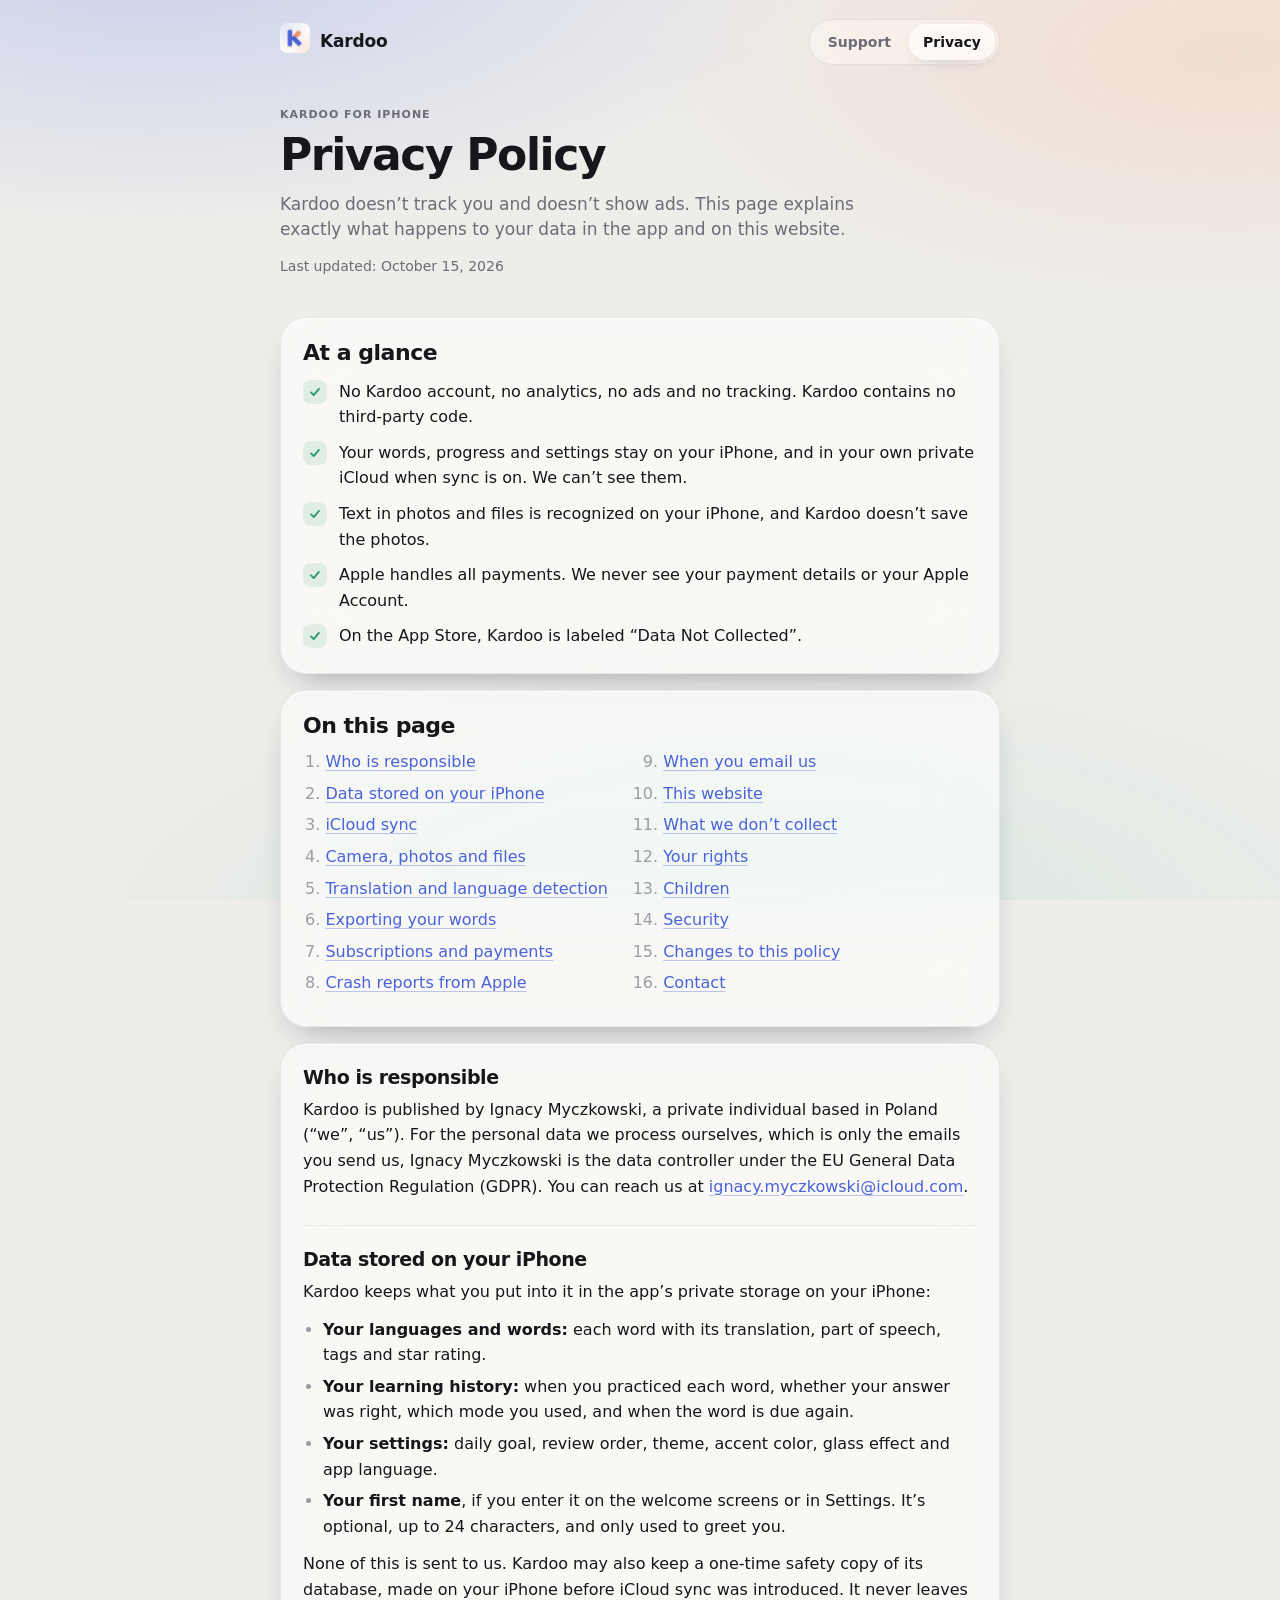
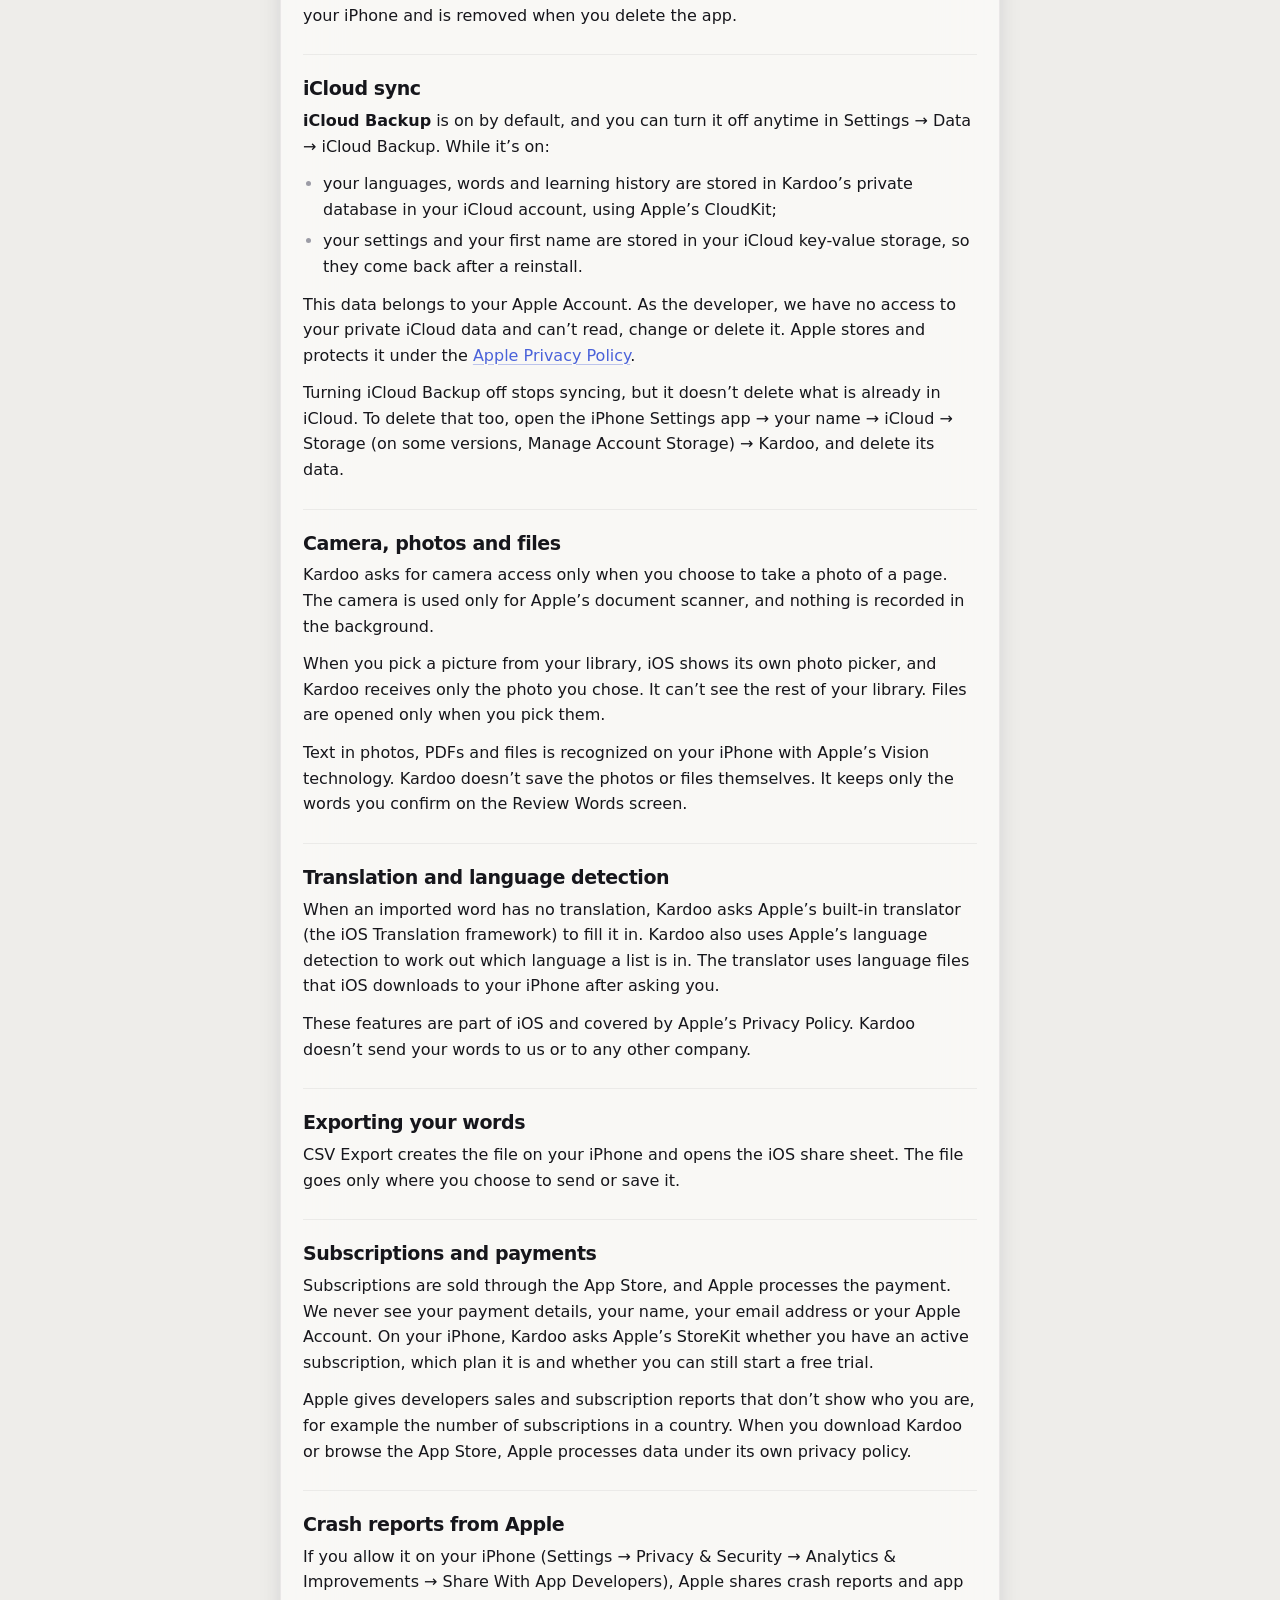
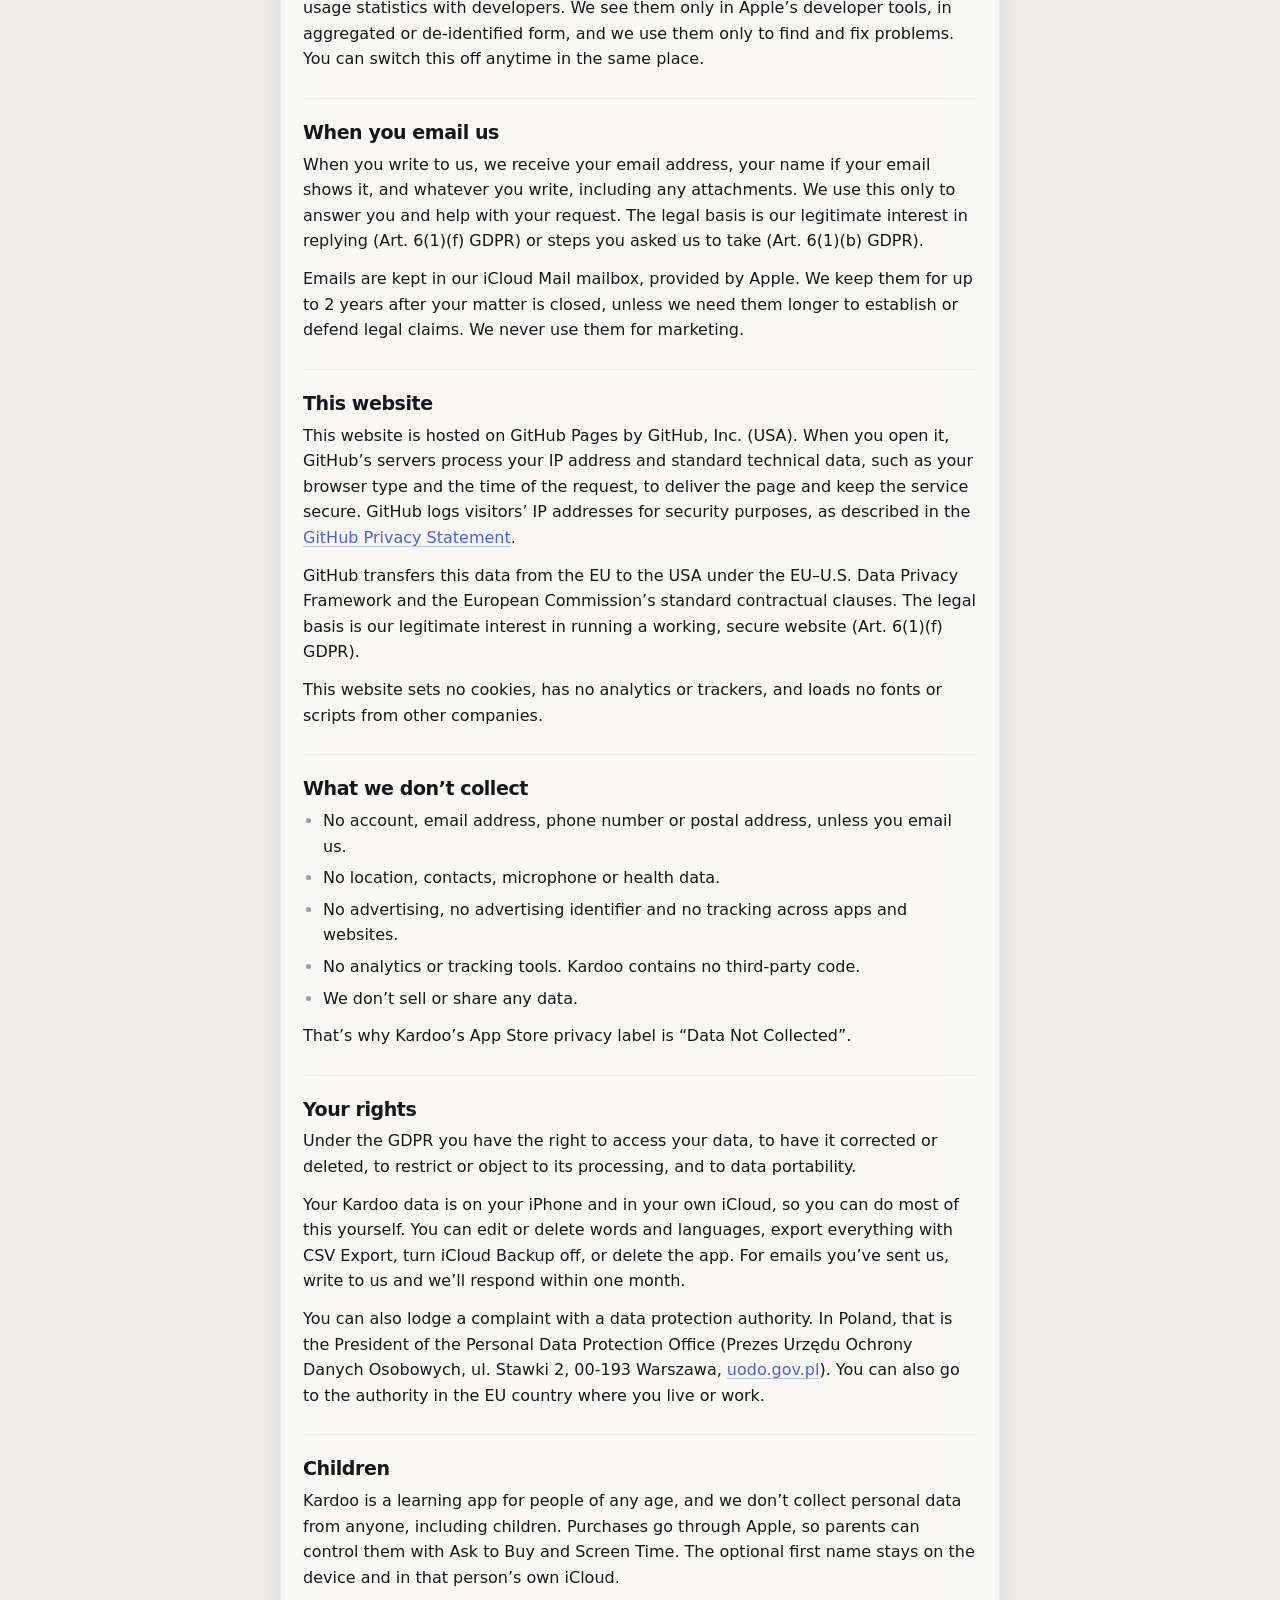
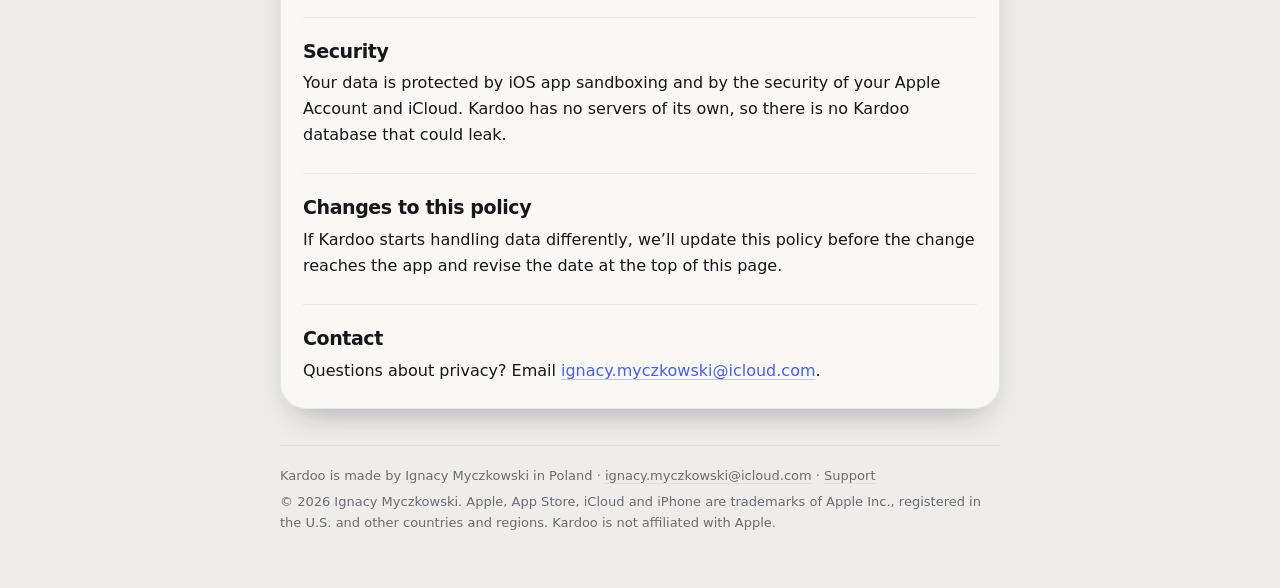
==== privacy.html @ bd71958a "Strona Kardoo: wsparcie (kontakt, FAQ, warunki subskrypcji) i polityka prywatności Co-Authored-By: C" ====
<!doctype html>
<html lang="en">
<head>
<meta charset="utf-8">
<meta name="viewport" content="width=device-width, initial-scale=1, viewport-fit=cover">
<title>Kardoo — Privacy Policy</title>
<meta name="description" content="Kardoo has no account, no analytics, no ads and no tracking. Your words stay on your iPhone and in your own iCloud.">
<meta name="color-scheme" content="light dark">
<meta name="theme-color" media="(prefers-color-scheme: light)" content="#EEEDEA">
<meta name="theme-color" media="(prefers-color-scheme: dark)" content="#0A0A0D">
<link rel="canonical" href="https://ignacymm.github.io/kardoo/privacy.html">
<link rel="icon" type="image/png" sizes="32x32" href="assets/favicon-32.png">
<link rel="apple-touch-icon" href="assets/apple-touch-icon.png">
<link rel="stylesheet" href="style.css">
</head>
<body>
<a class="skip" href="#main">Skip to content</a>
<div class="aurora" aria-hidden="true"></div>

<div class="wrap">
  <header class="topbar">
    <a class="brand" href="./">
      <picture>
        <source srcset="assets/icon-dark-128.png" media="(prefers-color-scheme: dark)">
        <img class="icon" src="assets/icon-128.png" width="30" height="30" alt="">
      </picture>
      Kardoo
    </a>
    <nav class="nav" aria-label="Site">
      <a href="./">Support</a>
      <a href="privacy.html" aria-current="page">Privacy</a>
    </nav>
  </header>

  <main id="main">
    <div class="hero">
      <p class="eyebrow">Kardoo for iPhone</p>
      <h1>Privacy Policy</h1>
      <p class="lede">Kardoo doesn’t track you and doesn’t show ads. This page explains exactly what happens to your data in the app and on this website.</p>
      <p class="updated">Last updated: <time datetime="2026-10-15">October 15, 2026</time></p>
    </div>

    <section class="card" aria-labelledby="glance-title">
      <h2 id="glance-title">At a glance</h2>
      <ul class="glance">
        <li><span class="tick" aria-hidden="true"><svg viewBox="0 0 16 16" fill="none" stroke="currentColor" stroke-width="2.2" stroke-linecap="round" stroke-linejoin="round"><path d="m3.5 8.5 3 3 6-7"/></svg></span><span>No Kardoo account, no analytics, no ads and no tracking. Kardoo contains no third-party code.</span></li>
        <li><span class="tick" aria-hidden="true"><svg viewBox="0 0 16 16" fill="none" stroke="currentColor" stroke-width="2.2" stroke-linecap="round" stroke-linejoin="round"><path d="m3.5 8.5 3 3 6-7"/></svg></span><span>Your words, progress and settings stay on your iPhone, and in your own private iCloud when sync is on. We can’t see them.</span></li>
        <li><span class="tick" aria-hidden="true"><svg viewBox="0 0 16 16" fill="none" stroke="currentColor" stroke-width="2.2" stroke-linecap="round" stroke-linejoin="round"><path d="m3.5 8.5 3 3 6-7"/></svg></span><span>Text in photos and files is recognized on your iPhone, and Kardoo doesn’t save the photos.</span></li>
        <li><span class="tick" aria-hidden="true"><svg viewBox="0 0 16 16" fill="none" stroke="currentColor" stroke-width="2.2" stroke-linecap="round" stroke-linejoin="round"><path d="m3.5 8.5 3 3 6-7"/></svg></span><span>Apple handles all payments. We never see your payment details or your Apple Account.</span></li>
        <li><span class="tick" aria-hidden="true"><svg viewBox="0 0 16 16" fill="none" stroke="currentColor" stroke-width="2.2" stroke-linecap="round" stroke-linejoin="round"><path d="m3.5 8.5 3 3 6-7"/></svg></span><span>On the App Store, Kardoo is labeled “Data Not Collected”.</span></li>
      </ul>
    </section>

    <nav class="card" aria-labelledby="toc-title">
      <h2 id="toc-title">On this page</h2>
      <ol class="toc muted">
        <li><a href="#who">Who is responsible</a></li>
        <li><a href="#on-device">Data stored on your iPhone</a></li>
        <li><a href="#icloud">iCloud sync</a></li>
        <li><a href="#camera">Camera, photos and files</a></li>
        <li><a href="#translation">Translation and language detection</a></li>
        <li><a href="#export">Exporting your words</a></li>
        <li><a href="#purchases">Subscriptions and payments</a></li>
        <li><a href="#diagnostics">Crash reports from Apple</a></li>
        <li><a href="#email">When you email us</a></li>
        <li><a href="#website">This website</a></li>
        <li><a href="#not-collected">What we don’t collect</a></li>
        <li><a href="#rights">Your rights</a></li>
        <li><a href="#children">Children</a></li>
        <li><a href="#security">Security</a></li>
        <li><a href="#changes">Changes to this policy</a></li>
        <li><a href="#contact">Contact</a></li>
      </ol>
    </nav>

    <article class="card doc">
      <section id="who">
        <h2>Who is responsible</h2>
        <p>Kardoo is published by Ignacy Myczkowski, a private individual based in Poland (“we”, “us”). For the personal data we process ourselves, which is only the emails you send us, Ignacy Myczkowski is the data controller under the EU General Data Protection Regulation (GDPR). You can reach us at <a href="mailto:ignacy.myczkowski@icloud.com">ignacy.myczkowski@icloud.com</a>.</p>
      </section>

      <section id="on-device">
        <h2>Data stored on your iPhone</h2>
        <p>Kardoo keeps what you put into it in the app’s private storage on your iPhone:</p>
        <ul>
          <li><strong>Your languages and words:</strong> each word with its translation, part of speech, tags and star rating.</li>
          <li><strong>Your learning history:</strong> when you practiced each word, whether your answer was right, which mode you used, and when the word is due again.</li>
          <li><strong>Your settings:</strong> daily goal, review order, theme, accent color, glass effect and app language.</li>
          <li><strong>Your first name</strong>, if you enter it on the welcome screens or in Settings. It’s optional, up to 24 characters, and only used to greet you.</li>
        </ul>
        <p>None of this is sent to us. Kardoo may also keep a one-time safety copy of its database, made on your iPhone before iCloud sync was introduced. It never leaves your iPhone and is removed when you delete the app.</p>
      </section>

      <section id="icloud">
        <h2>iCloud sync</h2>
        <p><strong>iCloud Backup</strong> is on by default, and you can turn it off anytime in Settings → Data → iCloud Backup. While it’s on:</p>
        <ul>
          <li>your languages, words and learning history are stored in Kardoo’s private database in your iCloud account, using Apple’s CloudKit;</li>
          <li>your settings and your first name are stored in your iCloud key-value storage, so they come back after a reinstall.</li>
        </ul>
        <p>This data belongs to your Apple Account. As the developer, we have no access to your private iCloud data and can’t read, change or delete it. Apple stores and protects it under the <a href="https://www.apple.com/legal/privacy/">Apple Privacy Policy</a>.</p>
        <p>Turning iCloud Backup off stops syncing, but it doesn’t delete what is already in iCloud. To delete that too, open the iPhone Settings app → your name → iCloud → Storage (on some versions, Manage Account Storage) → Kardoo, and delete its data.</p>
      </section>

      <section id="camera">
        <h2>Camera, photos and files</h2>
        <p>Kardoo asks for camera access only when you choose to take a photo of a page. The camera is used only for Apple’s document scanner, and nothing is recorded in the background.</p>
        <p>When you pick a picture from your library, iOS shows its own photo picker, and Kardoo receives only the photo you chose. It can’t see the rest of your library. Files are opened only when you pick them.</p>
        <p>Text in photos, PDFs and files is recognized on your iPhone with Apple’s Vision technology. Kardoo doesn’t save the photos or files themselves. It keeps only the words you confirm on the Review Words screen.</p>
      </section>

      <section id="translation">
        <h2>Translation and language detection</h2>
        <p>When an imported word has no translation, Kardoo asks Apple’s built-in translator (the iOS Translation framework) to fill it in. Kardoo also uses Apple’s language detection to work out which language a list is in. The translator uses language files that iOS downloads to your iPhone after asking you.</p>
        <p>These features are part of iOS and covered by Apple’s Privacy Policy. Kardoo doesn’t send your words to us or to any other company.</p>
      </section>

      <section id="export">
        <h2>Exporting your words</h2>
        <p>CSV Export creates the file on your iPhone and opens the iOS share sheet. The file goes only where you choose to send or save it.</p>
      </section>

      <section id="purchases">
        <h2>Subscriptions and payments</h2>
        <p>Subscriptions are sold through the App Store, and Apple processes the payment. We never see your payment details, your name, your email address or your Apple Account. On your iPhone, Kardoo asks Apple’s StoreKit whether you have an active subscription, which plan it is and whether you can still start a free trial.</p>
        <p>Apple gives developers sales and subscription reports that don’t show who you are, for example the number of subscriptions in a country. When you download Kardoo or browse the App Store, Apple processes data under its own privacy policy.</p>
      </section>

      <section id="diagnostics">
        <h2>Crash reports from Apple</h2>
        <p>If you allow it on your iPhone (Settings → Privacy &amp; Security → Analytics &amp; Improvements → Share With App Developers), Apple shares crash reports and app usage statistics with developers. We see them only in Apple’s developer tools, in aggregated or de-identified form, and we use them only to find and fix problems. You can switch this off anytime in the same place.</p>
      </section>

      <section id="email">
        <h2>When you email us</h2>
        <p>When you write to us, we receive your email address, your name if your email shows it, and whatever you write, including any attachments. We use this only to answer you and help with your request. The legal basis is our legitimate interest in replying (Art. 6(1)(f) GDPR) or steps you asked us to take (Art. 6(1)(b) GDPR).</p>
        <p>Emails are kept in our iCloud Mail mailbox, provided by Apple. We keep them for up to 2 years after your matter is closed, unless we need them longer to establish or defend legal claims. We never use them for marketing.</p>
      </section>

      <section id="website">
        <h2>This website</h2>
        <p>This website is hosted on GitHub Pages by GitHub, Inc. (USA). When you open it, GitHub’s servers process your IP address and standard technical data, such as your browser type and the time of the request, to deliver the page and keep the service secure. GitHub logs visitors’ IP addresses for security purposes, as described in the <a href="https://docs.github.com/en/site-policy/privacy-policies/github-general-privacy-statement">GitHub Privacy Statement</a>.</p>
        <p>GitHub transfers this data from the EU to the USA under the EU–U.S. Data Privacy Framework and the European Commission’s standard contractual clauses. The legal basis is our legitimate interest in running a working, secure website (Art. 6(1)(f) GDPR).</p>
        <p>This website sets no cookies, has no analytics or trackers, and loads no fonts or scripts from other companies.</p>
      </section>

      <section id="not-collected">
        <h2>What we don’t collect</h2>
        <ul>
          <li>No account, email address, phone number or postal address, unless you email us.</li>
          <li>No location, contacts, microphone or health data.</li>
          <li>No advertising, no advertising identifier and no tracking across apps and websites.</li>
          <li>No analytics or tracking tools. Kardoo contains no third-party code.</li>
          <li>We don’t sell or share any data.</li>
        </ul>
        <p>That’s why Kardoo’s App Store privacy label is “Data Not Collected”.</p>
      </section>

      <section id="rights">
        <h2>Your rights</h2>
        <p>Under the GDPR you have the right to access your data, to have it corrected or deleted, to restrict or object to its processing, and to data portability.</p>
        <p>Your Kardoo data is on your iPhone and in your own iCloud, so you can do most of this yourself. You can edit or delete words and languages, export everything with CSV Export, turn iCloud Backup off, or delete the app. For emails you’ve sent us, write to us and we’ll respond within one month.</p>
        <p>You can also lodge a complaint with a data protection authority. In Poland, that is the President of the Personal Data Protection Office (Prezes Urzędu Ochrony Danych Osobowych, ul. Stawki 2, 00-193 Warszawa, <a href="https://uodo.gov.pl">uodo.gov.pl</a>). You can also go to the authority in the EU country where you live or work.</p>
      </section>

      <section id="children">
        <h2>Children</h2>
        <p>Kardoo is a learning app for people of any age, and we don’t collect personal data from anyone, including children. Purchases go through Apple, so parents can control them with Ask to Buy and Screen Time. The optional first name stays on the device and in that person’s own iCloud.</p>
      </section>

      <section id="security">
        <h2>Security</h2>
        <p>Your data is protected by iOS app sandboxing and by the security of your Apple Account and iCloud. Kardoo has no servers of its own, so there is no Kardoo database that could leak.</p>
      </section>

      <section id="changes">
        <h2>Changes to this policy</h2>
        <p>If Kardoo starts handling data differently, we’ll update this policy before the change reaches the app and revise the date at the top of this page.</p>
      </section>

      <section id="contact">
        <h2>Contact</h2>
        <p>Questions about privacy? Email <a href="mailto:ignacy.myczkowski@icloud.com">ignacy.myczkowski@icloud.com</a>.</p>
      </section>
    </article>
  </main>

  <footer class="footer">
    <p>Kardoo is made by Ignacy Myczkowski in Poland · <a href="mailto:ignacy.myczkowski@icloud.com">ignacy.myczkowski@icloud.com</a> · <a href="./">Support</a></p>
    <p>© 2026 Ignacy Myczkowski. Apple, App Store, iCloud and iPhone are trademarks of Apple Inc., registered in the U.S. and other countries and regions. Kardoo is not affiliated with Apple.</p>
  </footer>
</div>
</body>
</html>
---- style.css ----
/* Kardoo — support & privacy site.
   Tokens mirror Kardoo/DesignSystem/Tokens.swift (and applyTheme() in Design/Plansza-ekranow.html).
   No web fonts, no scripts, no third-party requests. */

:root {
  color-scheme: light dark;

  --bg: #EEEDEA;
  --text: #16161B;
  --text2: #6C6C77;
  --text3: #9C9CA6;
  --glass: rgba(255, 255, 255, .60);
  --glass2: rgba(255, 255, 255, .40);
  --edge: rgba(255, 255, 255, .90);
  --stroke: rgba(20, 20, 30, .07);
  --hair: rgba(20, 20, 30, .06);
  --ba: rgba(96, 128, 240, .26);
  --bb: rgba(255, 168, 124, .22);
  --bc: rgba(120, 215, 190, .18);
  --accent: #4A62D9;
  --accent2: rgba(74, 98, 217, .10);
  --accent-line: rgba(74, 98, 217, .35);
  --on-accent: #FFFFFF;
  --good: #2E9C6B;
  --good-soft: rgba(46, 156, 107, .12);
  --shadow: 0 16px 34px -18px rgba(18, 20, 45, .42);
  --shadow2: 0 6px 18px -10px rgba(18, 20, 45, .30);

  --sf: -apple-system, BlinkMacSystemFont, "SF Pro Text", "SF Pro Display", system-ui, "Segoe UI", Roboto, "Helvetica Neue", sans-serif;
  --ease-out: cubic-bezier(.23, 1, .32, 1);

  --r-card: 26px;
  --r-button: 18px;
  --r-row: 14px;
  --gutter: 20px;
}

/* Dark: system setting, or forced with <html data-theme="dark"> for checking. */
@media (prefers-color-scheme: dark) {
  :root:not([data-theme="light"]) {
    --bg: #0A0A0D;
    --text: #F3F3F6;
    --text2: #9E9EA9;
    --text3: #6F6F79;
    --glass: rgba(255, 255, 255, .075);
    --glass2: rgba(255, 255, 255, .05);
    --edge: rgba(255, 255, 255, .16);
    --stroke: rgba(255, 255, 255, .09);
    --hair: rgba(255, 255, 255, .07);
    --ba: rgba(88, 116, 255, .22);
    --bb: rgba(255, 132, 86, .13);
    --bc: rgba(70, 200, 170, .11);
    --accent: #8FA2FF;
    --accent2: rgba(143, 162, 255, .16);
    --accent-line: rgba(143, 162, 255, .40);
    --on-accent: #0A0A0D;
    --good: #5CC79B;
    --good-soft: rgba(92, 199, 155, .14);
    --shadow: 0 16px 34px -18px rgba(0, 0, 0, .55);
    --shadow2: 0 6px 18px -10px rgba(0, 0, 0, .40);
  }
}
:root[data-theme="dark"] {
  --bg: #0A0A0D;
  --text: #F3F3F6;
  --text2: #9E9EA9;
  --text3: #6F6F79;
  --glass: rgba(255, 255, 255, .075);
  --glass2: rgba(255, 255, 255, .05);
  --edge: rgba(255, 255, 255, .16);
  --stroke: rgba(255, 255, 255, .09);
  --hair: rgba(255, 255, 255, .07);
  --ba: rgba(88, 116, 255, .22);
  --bb: rgba(255, 132, 86, .13);
  --bc: rgba(70, 200, 170, .11);
  --accent: #8FA2FF;
  --accent2: rgba(143, 162, 255, .16);
  --accent-line: rgba(143, 162, 255, .40);
  --on-accent: #0A0A0D;
  --good: #5CC79B;
  --good-soft: rgba(92, 199, 155, .14);
  --shadow: 0 16px 34px -18px rgba(0, 0, 0, .55);
  --shadow2: 0 6px 18px -10px rgba(0, 0, 0, .40);
}

*, *::before, *::after { box-sizing: border-box; }

html {
  -webkit-text-size-adjust: 100%;
  text-size-adjust: 100%;
  -webkit-tap-highlight-color: transparent;
  scroll-padding-top: 24px;
}

body {
  margin: 0;
  min-height: 100svh;
  background: var(--bg);
  color: var(--text);
  font: 400 1rem/1.6 var(--sf);
  -webkit-font-smoothing: antialiased;
  -moz-osx-font-smoothing: grayscale;
  text-rendering: optimizeLegibility;
}

/* The same three aurora blobs as KBackground, pinned to the viewport like an app screen. */
.aurora {
  position: fixed;
  inset: 0;
  z-index: -1;
  pointer-events: none;
  background:
    radial-gradient(78% 46% at 12% -6%, var(--ba), transparent 68%),
    radial-gradient(66% 40% at 96% 6%, var(--bb), transparent 70%),
    radial-gradient(80% 44% at 60% 104%, var(--bc), transparent 72%);
}

.skip {
  position: absolute;
  left: 12px;
  top: -60px;
  padding: 10px 14px;
  border-radius: 12px;
  background: var(--accent);
  color: var(--on-accent);
  font-weight: 600;
  text-decoration: none;
  z-index: 10;
}
.skip:focus { top: 12px; }

.wrap {
  width: 100%;
  max-width: 760px;
  margin: 0 auto;
  padding:
    calc(18px + env(safe-area-inset-top, 0px))
    calc(var(--gutter) + env(safe-area-inset-right, 0px))
    calc(48px + env(safe-area-inset-bottom, 0px))
    calc(var(--gutter) + env(safe-area-inset-left, 0px));
}

/* ---------- Top bar ---------- */

.topbar {
  display: flex;
  align-items: center;
  justify-content: space-between;
  gap: 12px;
  min-height: 48px;
}

.brand {
  display: inline-flex;
  align-items: center;
  gap: 10px;
  color: var(--text);
  text-decoration: none;
  font-weight: 650;
  font-size: 1.0625rem;
  letter-spacing: -.01em;
  border-radius: 12px;
}
.brand .icon { width: 30px; height: 30px; border-radius: 7px; }

.nav {
  display: flex;
  gap: 4px;
  padding: 4px;
  border-radius: 999px;
  background: var(--glass2);
  border: 1px solid var(--stroke);
  -webkit-backdrop-filter: blur(20px) saturate(180%);
  backdrop-filter: blur(20px) saturate(180%);
}
.nav a {
  display: inline-flex;
  align-items: center;
  min-height: 36px;
  padding: 0 14px;
  border-radius: 999px;
  color: var(--text2);
  text-decoration: none;
  font-size: .875rem;
  font-weight: 560;
  transition: background-color 160ms ease, color 160ms ease, transform 120ms var(--ease-out);
}
.nav a[aria-current="page"] {
  background: var(--glass);
  color: var(--text);
  box-shadow: inset 0 1px 0 var(--edge), var(--shadow2);
}

/* ---------- Hero ---------- */

.hero {
  padding: 40px 0 24px;
}
.hero .icon {
  width: 76px;
  height: 76px;
  border-radius: 17px; /* ≈ the iOS icon mask at this size */
  box-shadow: var(--shadow);
  margin-bottom: 22px;
}
.eyebrow {
  margin: 0 0 8px;
  color: var(--text2);
  font-size: .6875rem;
  font-weight: 600;
  letter-spacing: .09em;
  text-transform: uppercase;
}
h1 {
  margin: 0;
  font-size: clamp(2.125rem, 1.6rem + 2.4vw, 2.75rem);
  line-height: 1.05;
  font-weight: 700;
  letter-spacing: -.032em;
  text-wrap: balance;
}
.lede {
  margin: 14px 0 0;
  max-width: 34em;
  color: var(--text2);
  font-size: 1.0625rem;
  line-height: 1.5;
  text-wrap: pretty;
}
.updated {
  margin: 12px 0 0;
  color: var(--text2);
  font-size: .875rem;
}

/* ---------- Cards ---------- */

.card {
  position: relative;
  margin: 16px 0;
  padding: 22px 22px 24px;
  border-radius: var(--r-card);
  background: var(--glass);
  border: 1px solid var(--stroke);
  box-shadow: inset 0 1px 0 var(--edge), var(--shadow);
  -webkit-backdrop-filter: blur(30px) saturate(185%);
  backdrop-filter: blur(30px) saturate(185%);
}

h2 {
  margin: 0 0 6px;
  font-size: 1.375rem;
  line-height: 1.2;
  font-weight: 640;
  letter-spacing: -.022em;
  text-wrap: balance;
}
.card > .intro {
  margin: 0 0 6px;
  color: var(--text2);
}
h3 {
  margin: 0 0 4px;
  font-size: 1.0625rem;
  line-height: 1.35;
  font-weight: 620;
  letter-spacing: -.012em;
}

p, ul, ol { margin: 0 0 12px; }
p:last-child, ul:last-child, ol:last-child { margin-bottom: 0; }
ul, ol { padding-left: 1.25em; }
li { margin-bottom: 6px; }
li::marker { color: var(--text3); }
strong { font-weight: 620; }
.muted { color: var(--text2); }
.small { font-size: .875rem; }

/* Rows separated by hairlines, like a grouped iOS list. */
.rows > * {
  padding: 16px 0;
  border-top: 1px solid var(--hair);
}
.rows > *:first-child { border-top: 0; padding-top: 12px; }
.rows > *:last-child { padding-bottom: 0; }

/* ---------- Links & buttons ---------- */

a {
  color: var(--accent);
  text-decoration-line: underline;
  text-decoration-thickness: 1px;
  text-decoration-color: var(--accent-line);
  text-underline-offset: 3px;
  touch-action: manipulation;
  transition: text-decoration-color 160ms ease, opacity 160ms ease;
}

.button {
  display: inline-flex;
  align-items: center;
  justify-content: center;
  gap: 8px;
  min-height: 50px;
  padding: 0 22px;
  border-radius: var(--r-button);
  background: var(--accent);
  color: var(--on-accent);
  font-size: 1rem;
  font-weight: 600;
  letter-spacing: -.01em;
  text-decoration: none;
  box-shadow: var(--shadow2);
  -webkit-user-select: none;
  user-select: none;
  transition: transform 140ms var(--ease-out), opacity 160ms ease;
}
.button:active { transform: scale(.97); }
.button svg { width: 18px; height: 18px; flex: none; }

.contact-row {
  display: flex;
  flex-wrap: wrap;
  align-items: center;
  gap: 12px 16px;
  margin: 14px 0 16px;
}
.address {
  color: var(--text);
  font-weight: 560;
  overflow-wrap: anywhere;
}

/* A list of links that behave like tappable rows. */
.link-list { list-style: none; padding: 0; margin: 4px 0 0; }
.link-list li { margin: 0; border-top: 1px solid var(--hair); }
.link-list li:first-child { border-top: 0; }
.link-list a {
  display: flex;
  align-items: center;
  justify-content: space-between;
  gap: 12px;
  min-height: 52px;
  margin: 0 -10px;
  padding: 0 10px;
  border-radius: var(--r-row);
  color: var(--text);
  font-weight: 560;
  text-decoration: none;
  transition: background-color 160ms ease, transform 120ms var(--ease-out);
}
.link-list a:active { transform: scale(.985); background: var(--accent2); }
.link-list .meta { color: var(--text2); font-weight: 400; font-size: .875rem; }
.link-list svg { width: 14px; height: 14px; flex: none; color: var(--text3); }

/* "At a glance" summary on the privacy page. */
.glance { list-style: none; padding: 0; margin: 12px 0 0; display: grid; gap: 10px; }
.glance li { display: flex; gap: 12px; align-items: flex-start; margin: 0; }
.glance .tick {
  flex: none;
  display: grid;
  place-items: center;
  width: 24px;
  height: 24px;
  margin-top: 1px;
  border-radius: 8px;
  background: var(--good-soft);
  color: var(--good);
}
.glance .tick svg { width: 14px; height: 14px; }

.toc { columns: 2 220px; column-gap: 24px; padding-left: 1.4em; margin-top: 10px; }
.toc li { break-inside: avoid; }

.doc section { scroll-margin-top: 24px; }
.doc section + section { margin-top: 26px; padding-top: 22px; border-top: 1px solid var(--hair); }
.doc h2 { font-size: 1.1875rem; margin-bottom: 8px; }

/* ---------- Footer ---------- */

.footer {
  margin-top: 36px;
  padding-top: 20px;
  border-top: 1px solid var(--hair);
  color: var(--text2);
  font-size: .8125rem;
  line-height: 1.6;
}
.footer p { margin: 0 0 6px; }
.footer a { color: var(--text2); text-decoration-color: var(--hair); }

/* ---------- Focus, hover, preferences ---------- */

:focus-visible {
  outline: 2px solid var(--accent);
  outline-offset: 3px;
  border-radius: 6px;
}
.button:focus-visible, .nav a:focus-visible, .link-list a:focus-visible { border-radius: var(--r-button); }

@media (hover: hover) and (pointer: fine) {
  a:hover { text-decoration-color: currentColor; }
  .nav a:hover { color: var(--text); }
  .button:hover { opacity: .92; }
  .link-list a:hover { background: var(--accent2); }
  .brand:hover { opacity: .8; }
}

@media (prefers-reduced-motion: reduce) {
  *, *::before, *::after { transition-duration: 0ms !important; }
  .button:active, .link-list a:active { transform: none; }
}

@media (prefers-reduced-transparency: reduce) {
  :root { --glass: #FBFAF8; --glass2: #F6F5F2; }
  .card, .nav { -webkit-backdrop-filter: none; backdrop-filter: none; }
}
@media (prefers-reduced-transparency: reduce) and (prefers-color-scheme: dark) {
  :root:not([data-theme="light"]) { --glass: #17171C; --glass2: #141419; }
}

@media (prefers-contrast: more) {
  :root { --stroke: rgba(20, 20, 30, .28); --hair: rgba(20, 20, 30, .22); --text2: #4E4E58; }
  a { text-decoration-color: currentColor; }
}
@media (prefers-contrast: more) and (prefers-color-scheme: dark) {
  :root:not([data-theme="light"]) { --stroke: rgba(255, 255, 255, .28); --hair: rgba(255, 255, 255, .22); --text2: #C4C4CE; }
}

@media (max-width: 480px) {
  :root { --gutter: 16px; }
  .hero { padding-top: 28px; }
  .card { padding: 20px 18px 22px; }
  .nav a { padding: 0 12px; }
}

@media print {
  .aurora, .nav, .skip { display: none; }
  body { background: #fff; color: #000; }
  .card { box-shadow: none; border: 1px solid #ccc; background: #fff; backdrop-filter: none; }
}
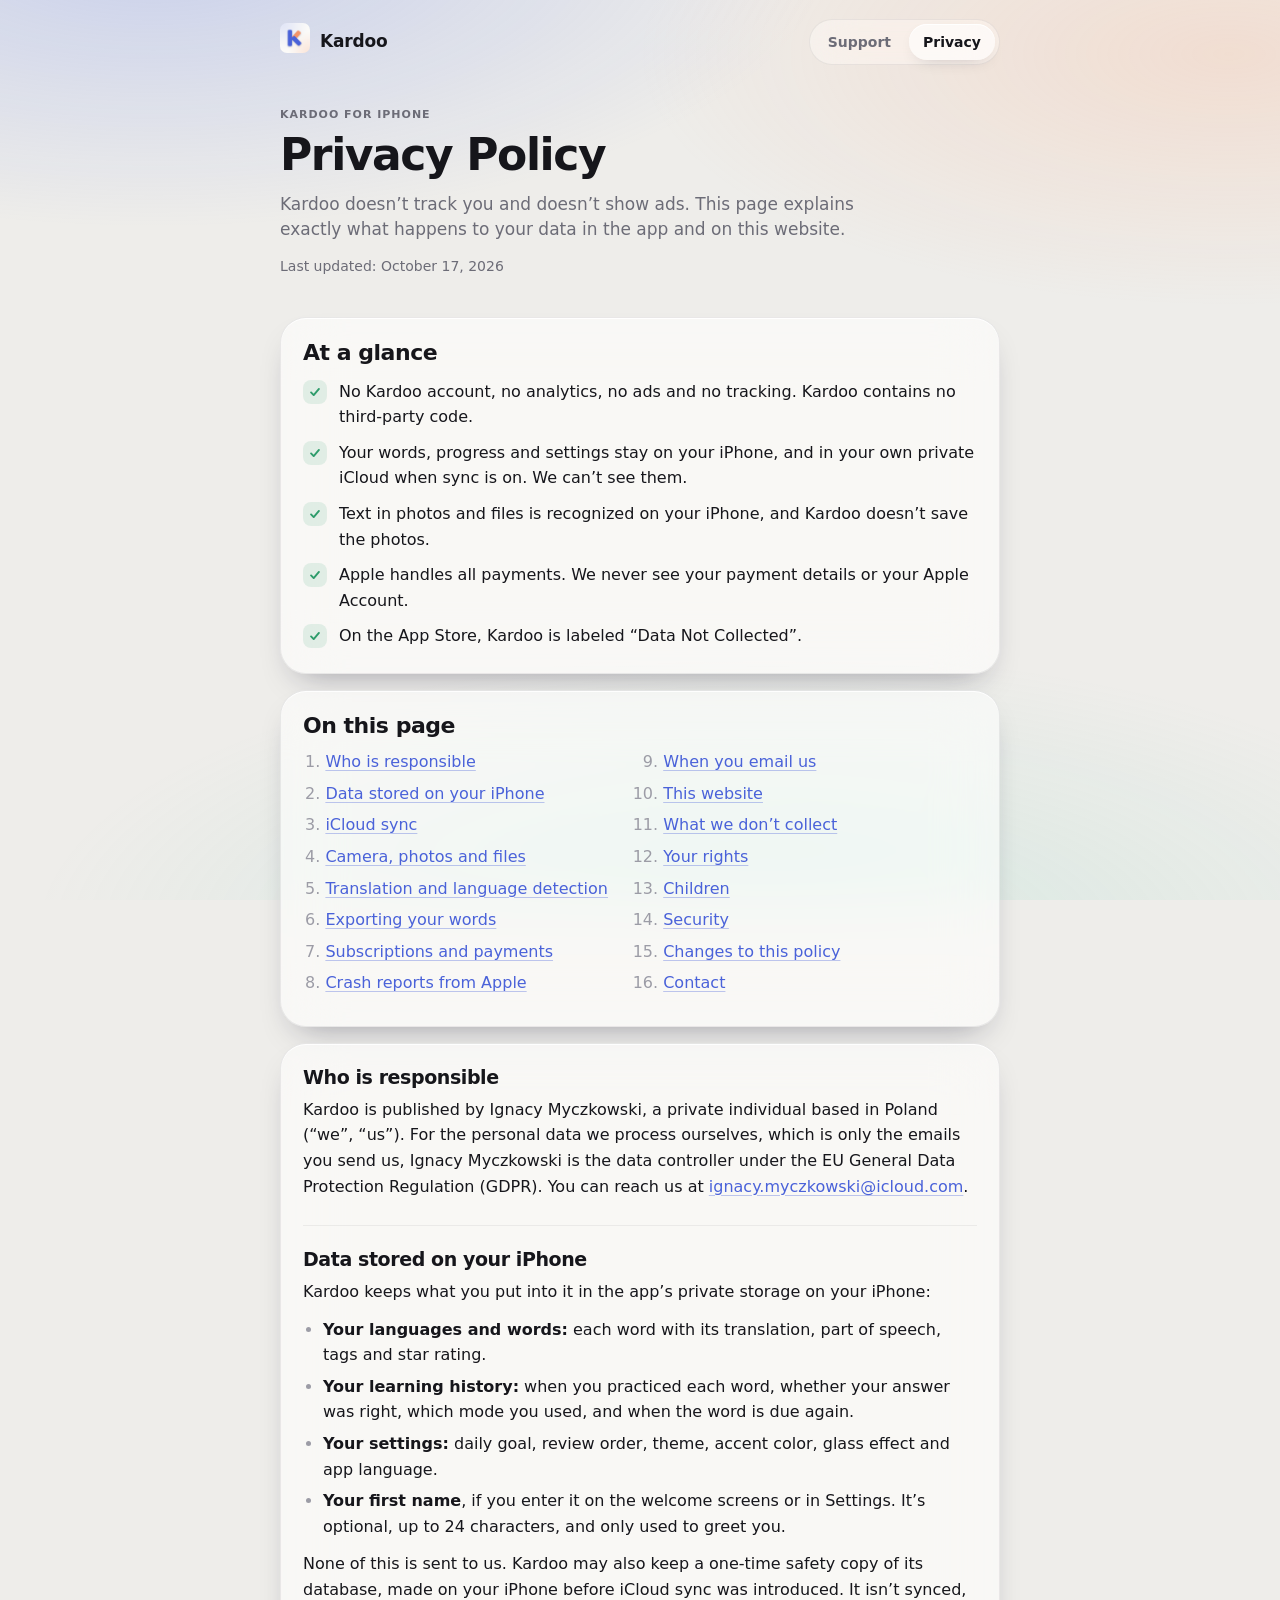
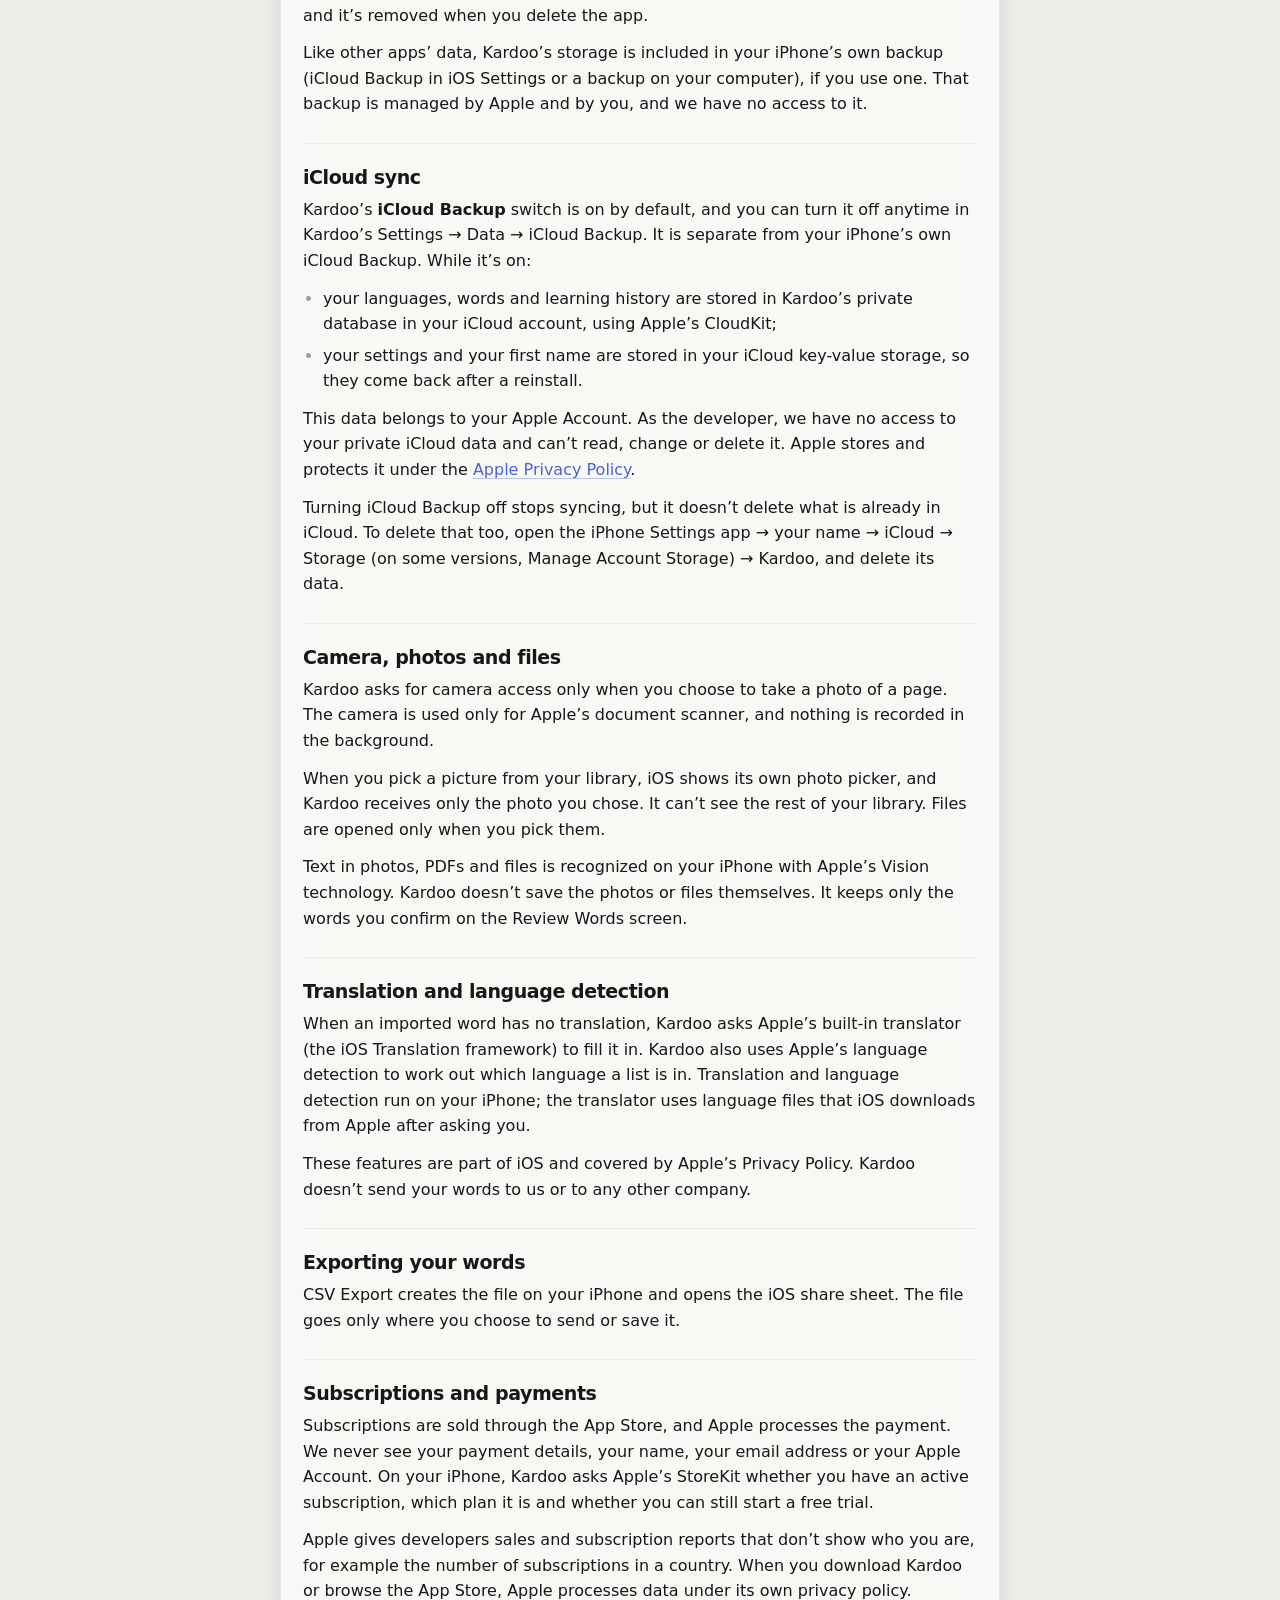
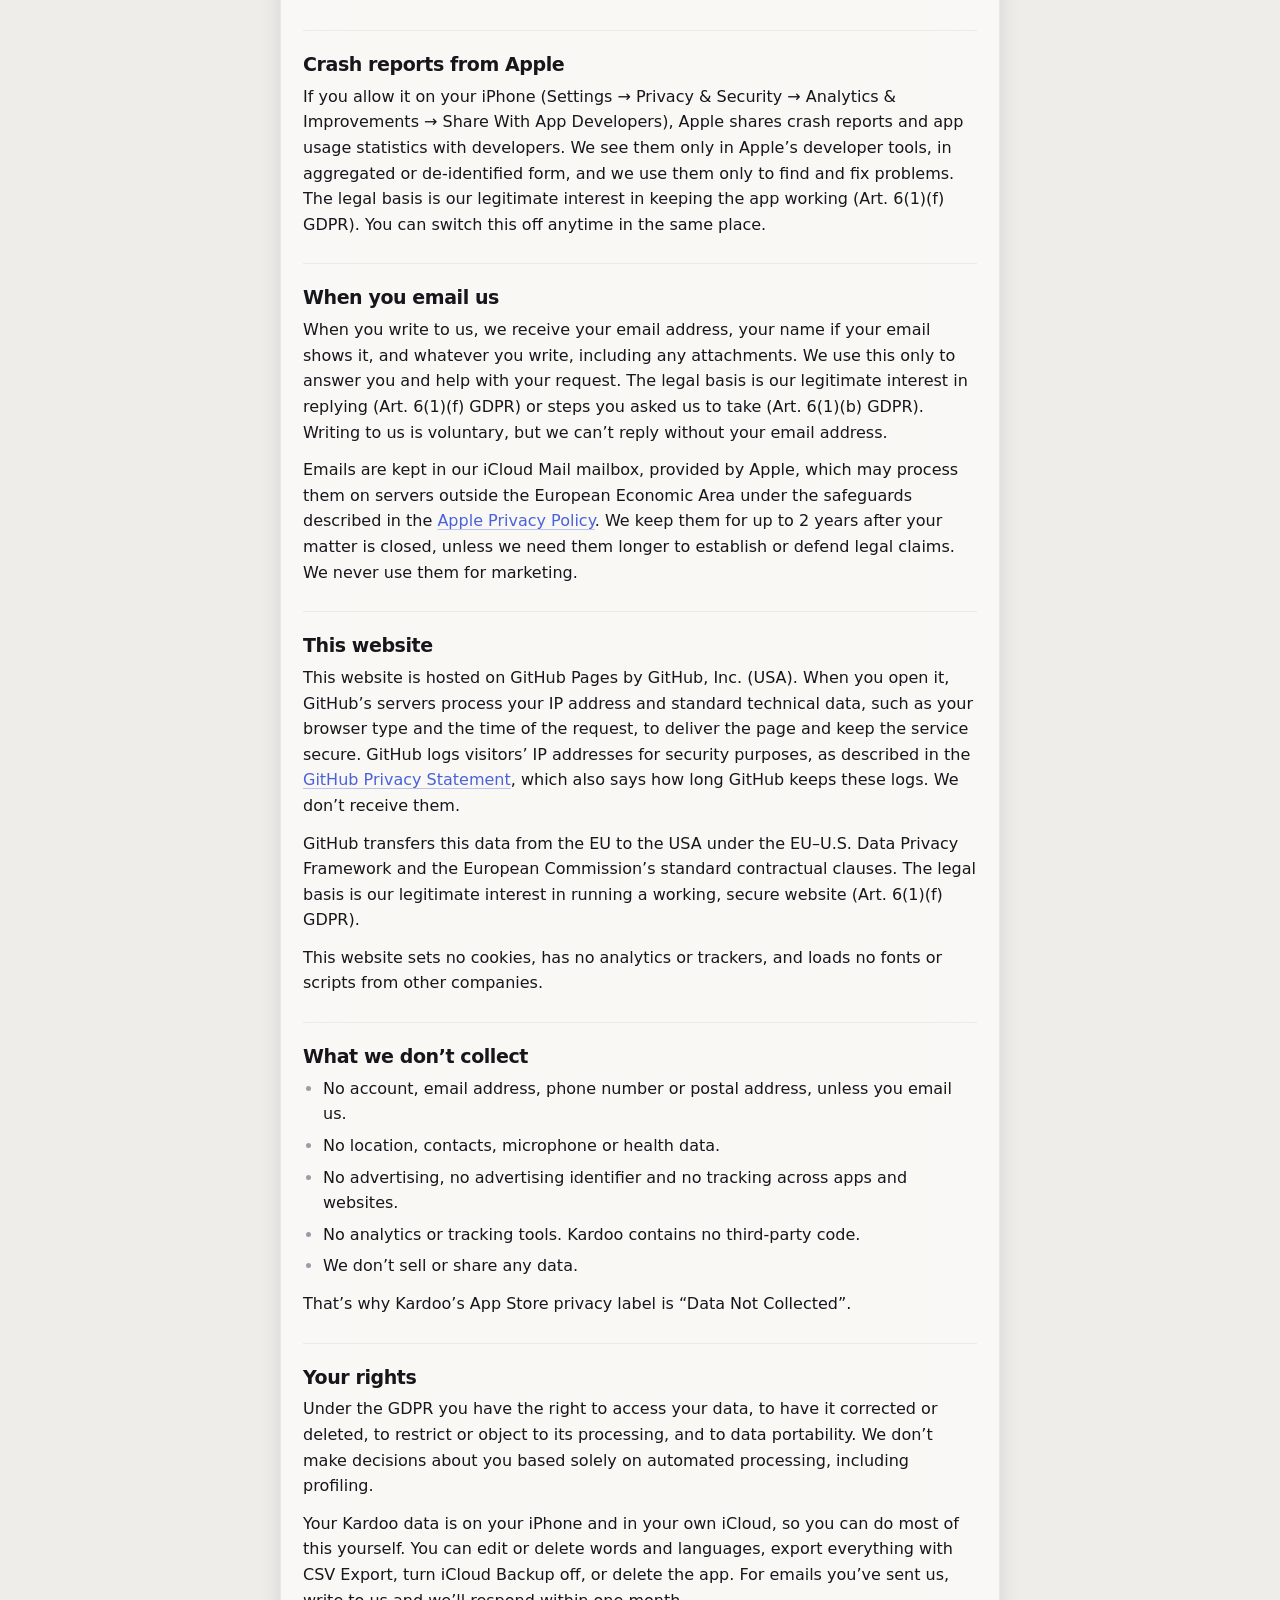
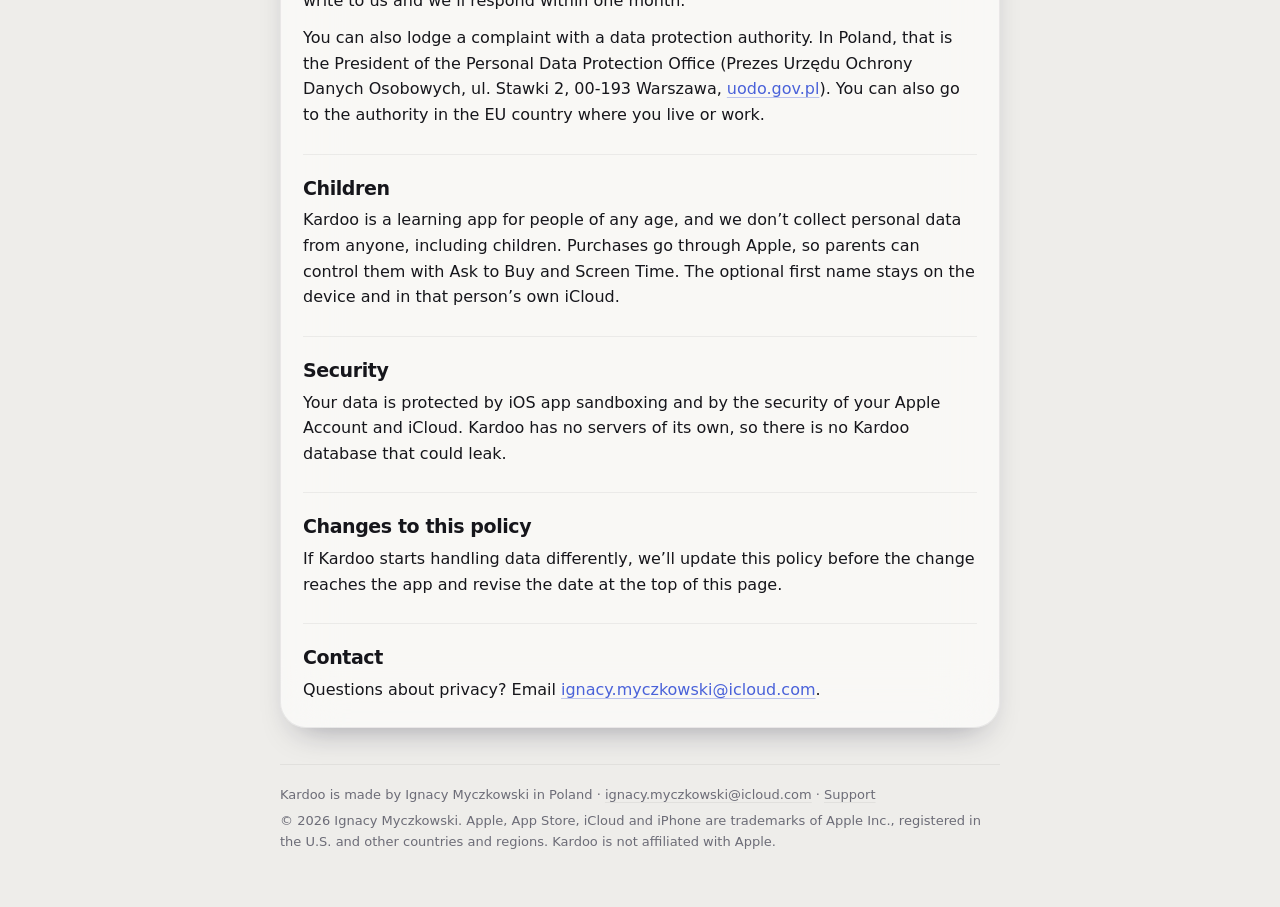
==== commit 8838f2aa: "Privacy: kopie zapasowe iPhone'a, tłumaczenie na urządzeniu, uzupełnienia RODO Co-Authored-By: Claud" ====
--- a/privacy.html
+++ b/privacy.html
@@ -37,7 +37,7 @@
       <p class="eyebrow">Kardoo for iPhone</p>
       <h1>Privacy Policy</h1>
       <p class="lede">Kardoo doesn’t track you and doesn’t show ads. This page explains exactly what happens to your data in the app and on this website.</p>
-      <p class="updated">Last updated: <time datetime="2026-10-15">October 15, 2026</time></p>
+      <p class="updated">Last updated: <time datetime="2026-10-17">October 17, 2026</time></p>
     </div>
 
     <section class="card" aria-labelledby="glance-title">
@@ -88,12 +88,13 @@
           <li><strong>Your settings:</strong> daily goal, review order, theme, accent color, glass effect and app language.</li>
           <li><strong>Your first name</strong>, if you enter it on the welcome screens or in Settings. It’s optional, up to 24 characters, and only used to greet you.</li>
         </ul>
-        <p>None of this is sent to us. Kardoo may also keep a one-time safety copy of its database, made on your iPhone before iCloud sync was introduced. It never leaves your iPhone and is removed when you delete the app.</p>
+        <p>None of this is sent to us. Kardoo may also keep a one-time safety copy of its database, made on your iPhone before iCloud sync was introduced. It isn’t synced, and it’s removed when you delete the app.</p>
+        <p>Like other apps’ data, Kardoo’s storage is included in your iPhone’s own backup (iCloud Backup in iOS Settings or a backup on your computer), if you use one. That backup is managed by Apple and by you, and we have no access to it.</p>
       </section>
 
       <section id="icloud">
         <h2>iCloud sync</h2>
-        <p><strong>iCloud Backup</strong> is on by default, and you can turn it off anytime in Settings → Data → iCloud Backup. While it’s on:</p>
+        <p>Kardoo’s <strong>iCloud Backup</strong> switch is on by default, and you can turn it off anytime in Kardoo’s Settings → Data → iCloud Backup. It is separate from your iPhone’s own iCloud Backup. While it’s on:</p>
         <ul>
           <li>your languages, words and learning history are stored in Kardoo’s private database in your iCloud account, using Apple’s CloudKit;</li>
           <li>your settings and your first name are stored in your iCloud key-value storage, so they come back after a reinstall.</li>
@@ -111,7 +112,7 @@
 
       <section id="translation">
         <h2>Translation and language detection</h2>
-        <p>When an imported word has no translation, Kardoo asks Apple’s built-in translator (the iOS Translation framework) to fill it in. Kardoo also uses Apple’s language detection to work out which language a list is in. The translator uses language files that iOS downloads to your iPhone after asking you.</p>
+        <p>When an imported word has no translation, Kardoo asks Apple’s built-in translator (the iOS Translation framework) to fill it in. Kardoo also uses Apple’s language detection to work out which language a list is in. Translation and language detection run on your iPhone; the translator uses language files that iOS downloads from Apple after asking you.</p>
         <p>These features are part of iOS and covered by Apple’s Privacy Policy. Kardoo doesn’t send your words to us or to any other company.</p>
       </section>
 
@@ -128,18 +129,18 @@
 
       <section id="diagnostics">
         <h2>Crash reports from Apple</h2>
-        <p>If you allow it on your iPhone (Settings → Privacy &amp; Security → Analytics &amp; Improvements → Share With App Developers), Apple shares crash reports and app usage statistics with developers. We see them only in Apple’s developer tools, in aggregated or de-identified form, and we use them only to find and fix problems. You can switch this off anytime in the same place.</p>
+        <p>If you allow it on your iPhone (Settings → Privacy &amp; Security → Analytics &amp; Improvements → Share With App Developers), Apple shares crash reports and app usage statistics with developers. We see them only in Apple’s developer tools, in aggregated or de-identified form, and we use them only to find and fix problems. The legal basis is our legitimate interest in keeping the app working (Art. 6(1)(f) GDPR). You can switch this off anytime in the same place.</p>
       </section>
 
       <section id="email">
         <h2>When you email us</h2>
-        <p>When you write to us, we receive your email address, your name if your email shows it, and whatever you write, including any attachments. We use this only to answer you and help with your request. The legal basis is our legitimate interest in replying (Art. 6(1)(f) GDPR) or steps you asked us to take (Art. 6(1)(b) GDPR).</p>
-        <p>Emails are kept in our iCloud Mail mailbox, provided by Apple. We keep them for up to 2 years after your matter is closed, unless we need them longer to establish or defend legal claims. We never use them for marketing.</p>
+        <p>When you write to us, we receive your email address, your name if your email shows it, and whatever you write, including any attachments. We use this only to answer you and help with your request. The legal basis is our legitimate interest in replying (Art. 6(1)(f) GDPR) or steps you asked us to take (Art. 6(1)(b) GDPR). Writing to us is voluntary, but we can’t reply without your email address.</p>
+        <p>Emails are kept in our iCloud Mail mailbox, provided by Apple, which may process them on servers outside the European Economic Area under the safeguards described in the <a href="https://www.apple.com/legal/privacy/">Apple Privacy Policy</a>. We keep them for up to 2 years after your matter is closed, unless we need them longer to establish or defend legal claims. We never use them for marketing.</p>
       </section>
 
       <section id="website">
         <h2>This website</h2>
-        <p>This website is hosted on GitHub Pages by GitHub, Inc. (USA). When you open it, GitHub’s servers process your IP address and standard technical data, such as your browser type and the time of the request, to deliver the page and keep the service secure. GitHub logs visitors’ IP addresses for security purposes, as described in the <a href="https://docs.github.com/en/site-policy/privacy-policies/github-general-privacy-statement">GitHub Privacy Statement</a>.</p>
+        <p>This website is hosted on GitHub Pages by GitHub, Inc. (USA). When you open it, GitHub’s servers process your IP address and standard technical data, such as your browser type and the time of the request, to deliver the page and keep the service secure. GitHub logs visitors’ IP addresses for security purposes, as described in the <a href="https://docs.github.com/en/site-policy/privacy-policies/github-general-privacy-statement">GitHub Privacy Statement</a>, which also says how long GitHub keeps these logs. We don’t receive them.</p>
         <p>GitHub transfers this data from the EU to the USA under the EU–U.S. Data Privacy Framework and the European Commission’s standard contractual clauses. The legal basis is our legitimate interest in running a working, secure website (Art. 6(1)(f) GDPR).</p>
         <p>This website sets no cookies, has no analytics or trackers, and loads no fonts or scripts from other companies.</p>
       </section>
@@ -158,7 +159,7 @@
 
       <section id="rights">
         <h2>Your rights</h2>
-        <p>Under the GDPR you have the right to access your data, to have it corrected or deleted, to restrict or object to its processing, and to data portability.</p>
+        <p>Under the GDPR you have the right to access your data, to have it corrected or deleted, to restrict or object to its processing, and to data portability. We don’t make decisions about you based solely on automated processing, including profiling.</p>
         <p>Your Kardoo data is on your iPhone and in your own iCloud, so you can do most of this yourself. You can edit or delete words and languages, export everything with CSV Export, turn iCloud Backup off, or delete the app. For emails you’ve sent us, write to us and we’ll respond within one month.</p>
         <p>You can also lodge a complaint with a data protection authority. In Poland, that is the President of the Personal Data Protection Office (Prezes Urzędu Ochrony Danych Osobowych, ul. Stawki 2, 00-193 Warszawa, <a href="https://uodo.gov.pl">uodo.gov.pl</a>). You can also go to the authority in the EU country where you live or work.</p>
       </section>
